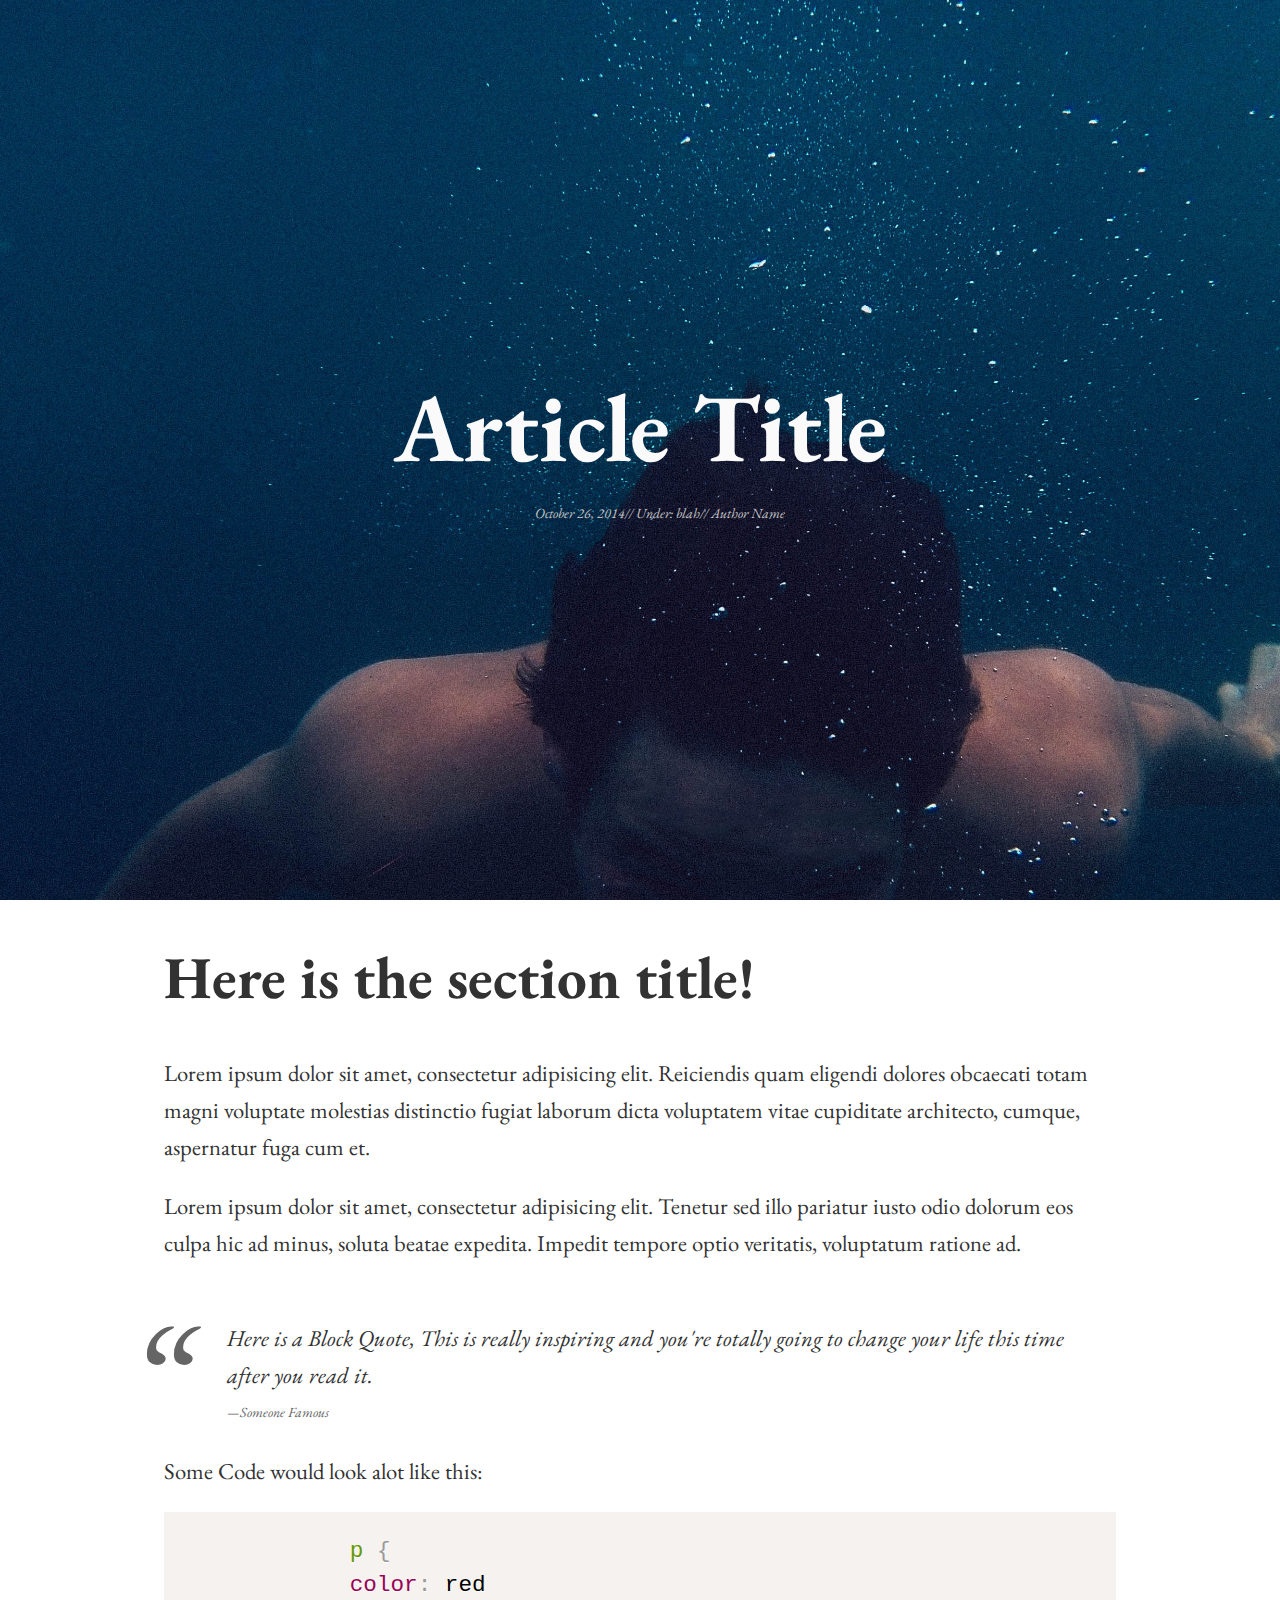
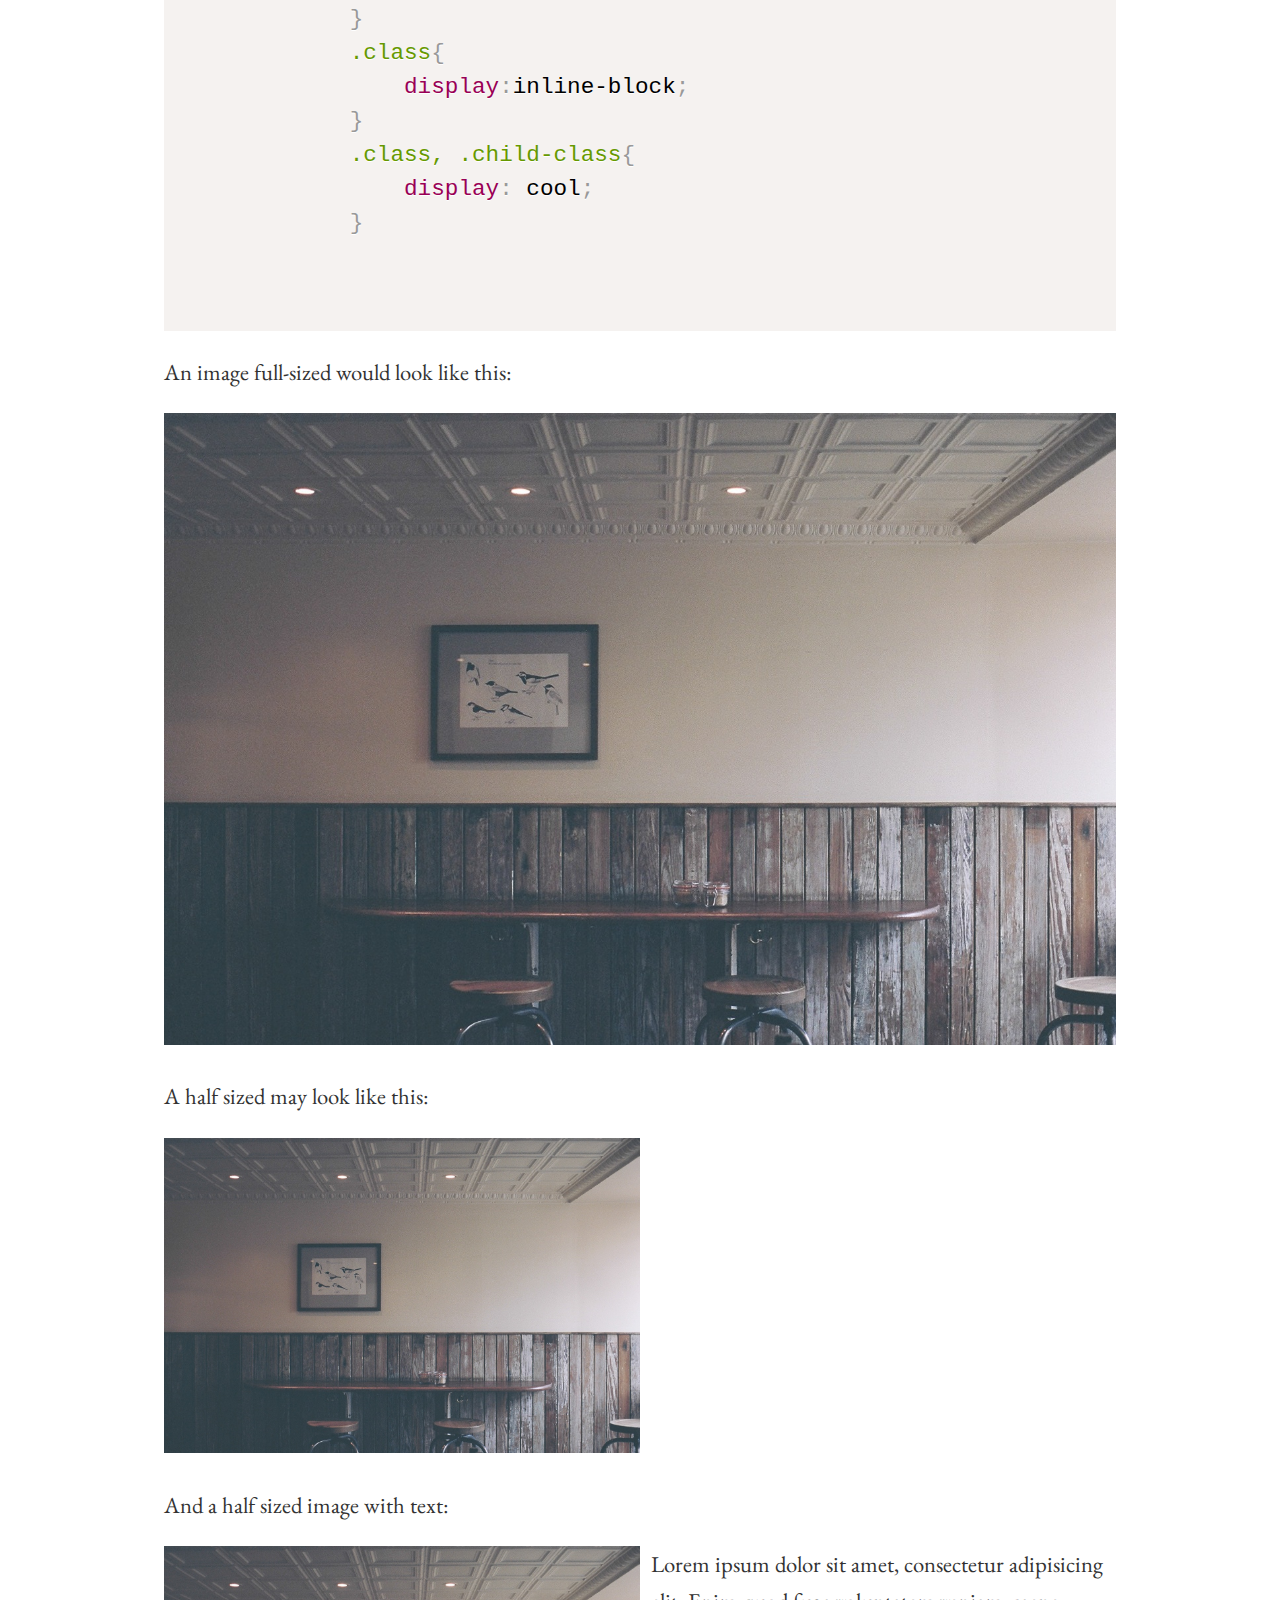
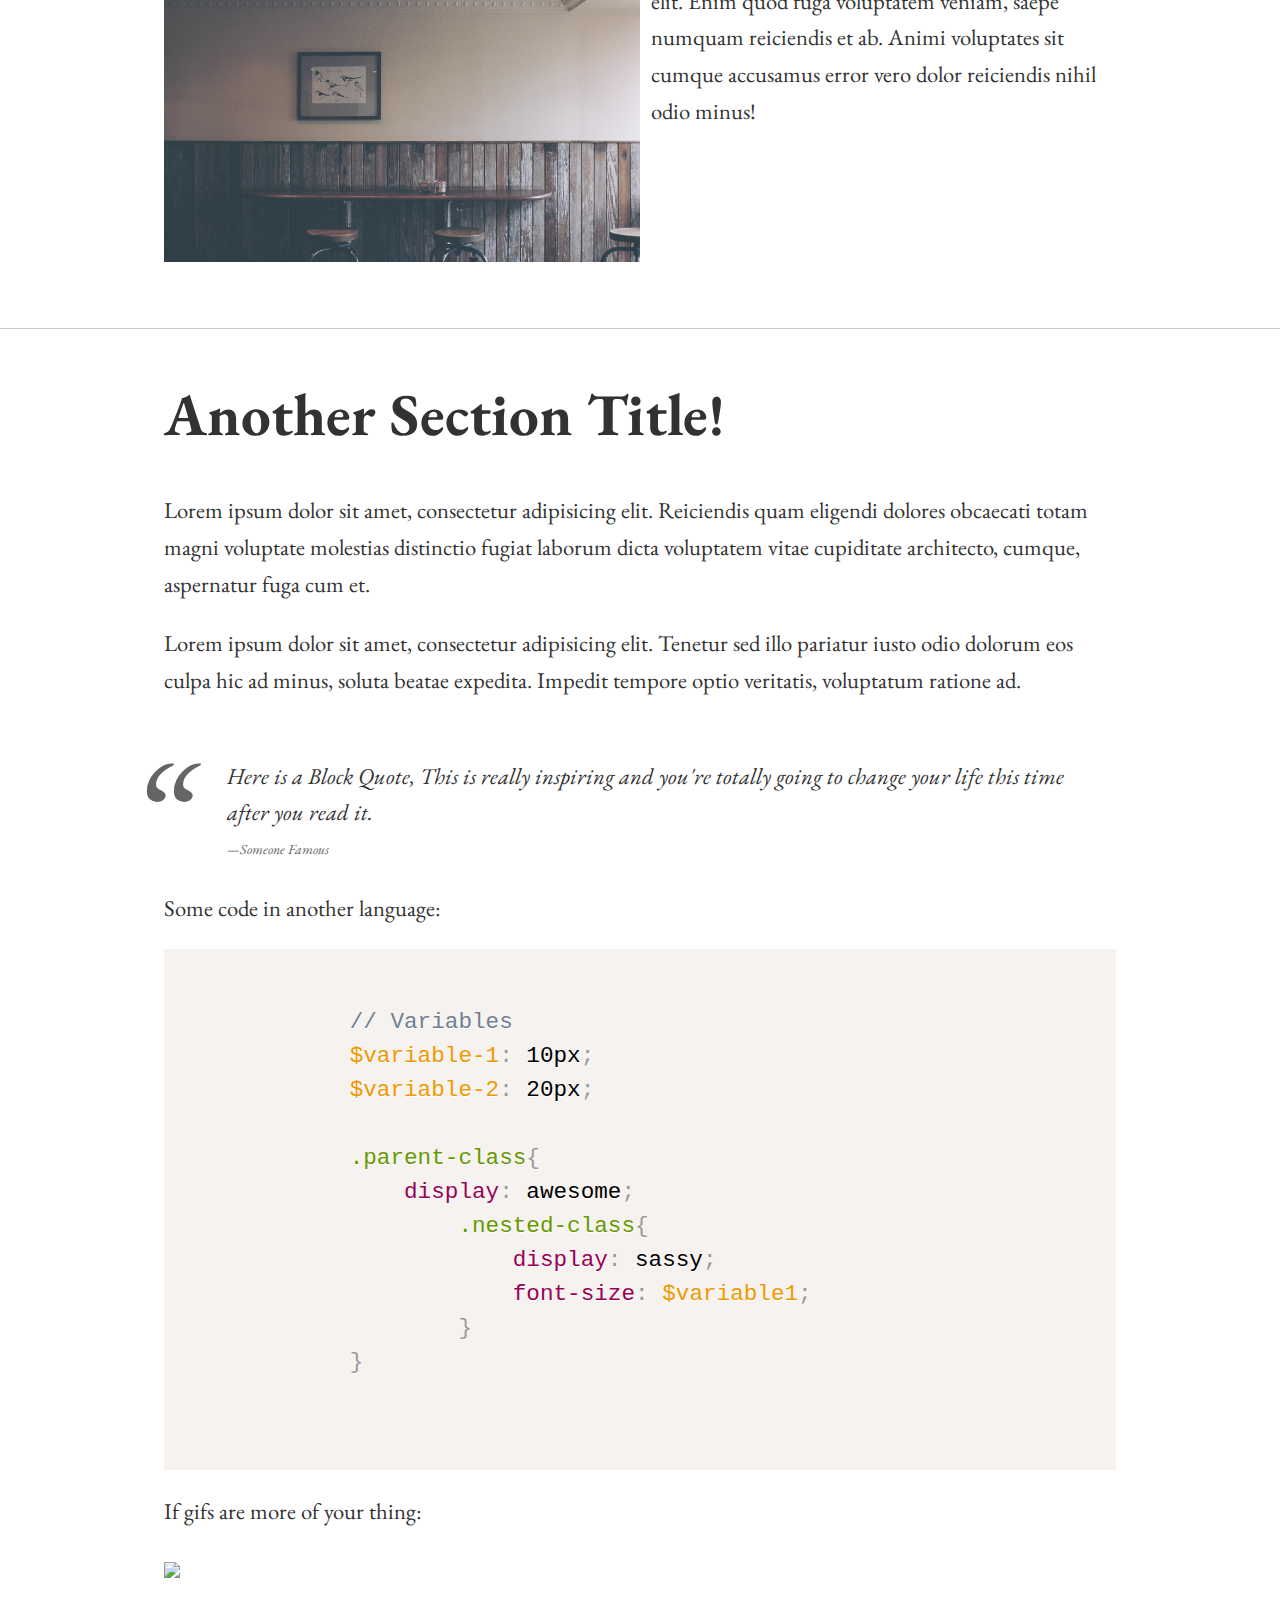
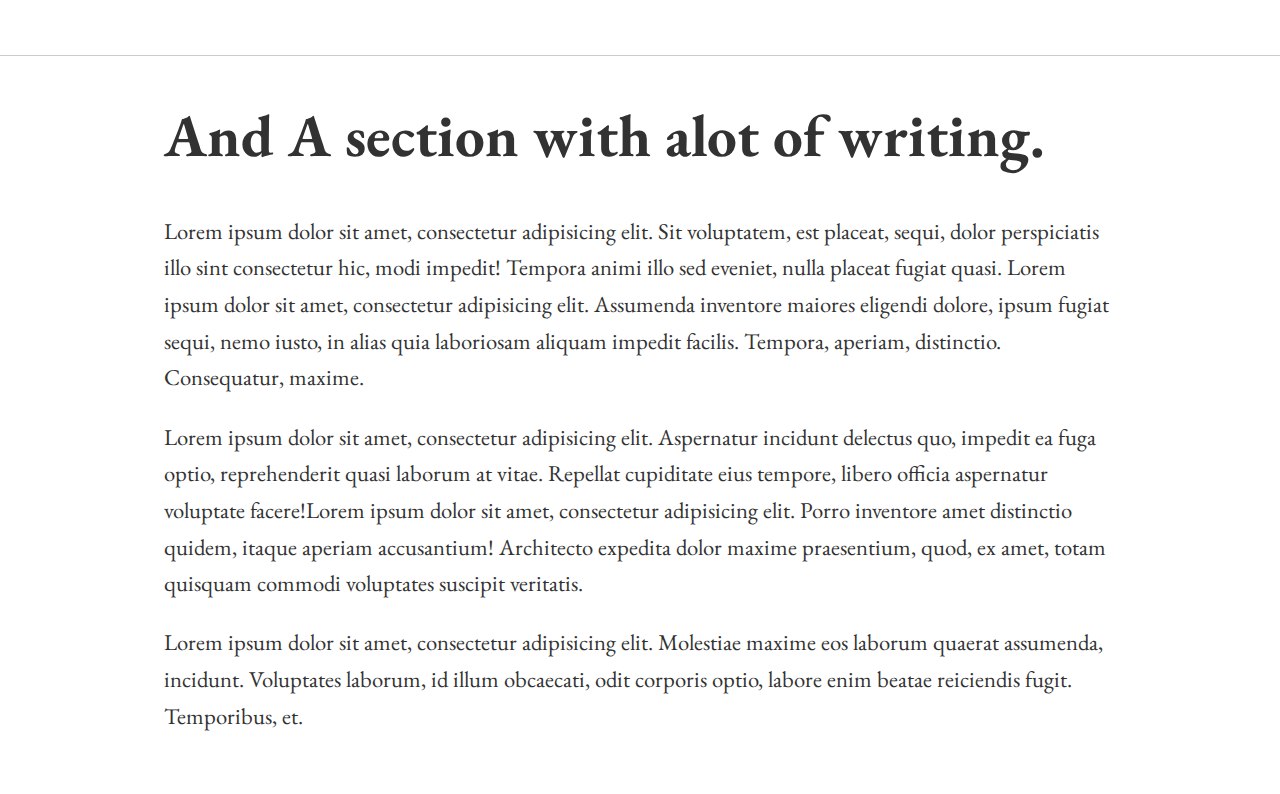
==== index.html @ f4fcdb42 "first commit/basic layout/styling" ====
<!DOCTYPE html>
<html lang="en">
	<head>
		<meta charset="UTF-8">
		<meta name="viewport" content="width=device-width, initial-scale=1">
		<title>Sass Web Buisness</title>
		<link href='http://fonts.googleapis.com/css?family=EB+Garamond' rel='stylesheet' type='text/css'>
		<link rel="stylesheet" href="css/main.css">
		<link rel="stylesheet" href="css/prism.css">
		<script src="bower_components/jquery/dist/jquery.min.js"></script>
		<script src="prism.js"></script>
	</head>
<body>
	<header class="article-title">
		<h1>Article Title</h1>
		<ul class="meta">
			<li>October 26, 2014//</li>
			<li>Under: blah//</li>
			<li>Author Name</li>
		</ul>
	</header>
	<div class="container">
		<article class="writing">
			<h3>Here is the section title!</h3>
			<p>Lorem ipsum dolor sit amet, consectetur adipisicing elit. Reiciendis quam eligendi dolores obcaecati totam magni voluptate molestias distinctio fugiat laborum dicta voluptatem vitae cupiditate architecto, cumque, aspernatur fuga cum et.</p>
			<p>Lorem ipsum dolor sit amet, consectetur adipisicing elit. Tenetur sed illo pariatur iusto odio dolorum eos culpa hic ad minus, soluta beatae expedita. Impedit tempore optio veritatis, voluptatum ratione ad.</p>
			<blockquote>
				Here is a Block Quote, This is really inspiring and you're totally going to
				change your life this time after you read it.
				<cite>Someone Famous</cite>
			</blockquote>
			<p>Some Code would look alot like this:</p>
			<pre>
			<code class="language-css">p { 
			color: red 
			}
			.class{
				display:inline-block;
			}
			.class, .child-class{
				display: cool;
			}
			</code>
			</pre>
			<p>An image full-sized would look like this:</p>
			<div class="full-size-img">
				<img src="img/text-img.jpg">
			</div>
			<p>A half sized may look like this:</p>
			<div class="half-size-img">
				<img src="img/text-img.jpg">
			</div>
			<p>And a half sized image with text:</p>
			<div class="half-size-img-with-text">
				<img src="img/text-img.jpg"> 
				<p>Lorem ipsum dolor sit amet, consectetur adipisicing elit. Enim quod fuga voluptatem veniam, saepe numquam reiciendis et ab. Animi voluptates sit cumque accusamus error vero dolor reiciendis nihil odio minus!</p>
			</div>
		</article>
		</div>
		<hr>
		<div class="container">
		<article class="writing">
			<h3>Another Section Title!</h3>
			<p>Lorem ipsum dolor sit amet, consectetur adipisicing elit. Reiciendis quam eligendi dolores obcaecati totam magni voluptate molestias distinctio fugiat laborum dicta voluptatem vitae cupiditate architecto, cumque, aspernatur fuga cum et.</p>
			<p>Lorem ipsum dolor sit amet, consectetur adipisicing elit. Tenetur sed illo pariatur iusto odio dolorum eos culpa hic ad minus, soluta beatae expedita. Impedit tempore optio veritatis, voluptatum ratione ad.</p>
			<blockquote>
				Here is a Block Quote, This is really inspiring and you're totally going to
				change your life this time after you read it.
				<cite>Someone Famous</cite>
			</blockquote>
			<p>Some code in another language:</p>
			<pre>
			<code class="language-scss">
			// Variables
			$variable-1: 10px;
			$variable-2: 20px;

			.parent-class{
				display: awesome;
					.nested-class{
						display: sassy;
						font-size: $variable1;
					}
			}
			</code>
			</pre>
			<p>If gifs are more of your thing:</p>
			<img src="http://cdn3.teen.com/wp-content/uploads/2013/11/week-in-review-darren-criss-gifs-awesome.gif">
		</article>
		</div>
		<hr>
		<div class="container">
		<article>
			<h3>And A section with alot of writing.</h3>
			<p>Lorem ipsum dolor sit amet, consectetur adipisicing elit. Sit voluptatem, est placeat, sequi, dolor perspiciatis illo sint consectetur hic, modi impedit! Tempora animi illo sed eveniet, nulla placeat fugiat quasi. Lorem ipsum dolor sit amet, consectetur adipisicing elit. Assumenda inventore maiores eligendi dolore, ipsum fugiat sequi, nemo iusto, in alias quia laboriosam aliquam impedit facilis. Tempora, aperiam, distinctio. Consequatur, maxime.</p>
			<p>Lorem ipsum dolor sit amet, consectetur adipisicing elit. Aspernatur incidunt delectus quo, impedit ea fuga optio, reprehenderit quasi laborum at vitae. Repellat cupiditate eius tempore, libero officia aspernatur voluptate facere!Lorem ipsum dolor sit amet, consectetur adipisicing elit. Porro inventore amet distinctio quidem, itaque aperiam accusantium! Architecto expedita dolor maxime praesentium, quod, ex amet, totam quisquam commodi voluptates suscipit veritatis.</p>
			<p>Lorem ipsum dolor sit amet, consectetur adipisicing elit. Molestiae maxime eos laborum quaerat assumenda, incidunt. Voluptates laborum, id illum obcaecati, odit corporis optio, labore enim beatae reiciendis fugit. Temporibus, et.</p>
		</article>
		</div>
</body>
</html>
---- css/main.css ----
@charset "UTF-8";
/*! normalize.css v3.0.2 | MIT License | git.io/normalize */
/** 1. Set default font family to sans-serif. 2. Prevent iOS text size adjust after orientation change, without disabling user zoom. */
html { font-family: sans-serif; /* 1 */ -ms-text-size-adjust: 100%; /* 2 */ -webkit-text-size-adjust: 100%; /* 2 */ }

/** Remove default margin. */
body { margin: 0; }

/* HTML5 display definitions ========================================================================== */
/** Correct `block` display not defined for any HTML5 element in IE 8/9. Correct `block` display not defined for `details` or `summary` in IE 10/11 and Firefox. Correct `block` display not defined for `main` in IE 11. */
article, aside, details, figcaption, figure, footer, header, hgroup, main, menu, nav, section, summary { display: block; }

/** 1. Correct `inline-block` display not defined in IE 8/9. 2. Normalize vertical alignment of `progress` in Chrome, Firefox, and Opera. */
audio, canvas, progress, video { display: inline-block; /* 1 */ vertical-align: baseline; /* 2 */ }

/** Prevent modern browsers from displaying `audio` without controls. Remove excess height in iOS 5 devices. */
audio:not([controls]) { display: none; height: 0; }

/** Address `[hidden]` styling not present in IE 8/9/10. Hide the `template` element in IE 8/9/11, Safari, and Firefox < 22. */
[hidden], template { display: none; }

/* Links ========================================================================== */
/** Remove the gray background color from active links in IE 10. */
a { background-color: transparent; }

/** Improve readability when focused and also mouse hovered in all browsers. */
a:active, a:hover { outline: 0; }

/* Text-level semantics ========================================================================== */
/** Address styling not present in IE 8/9/10/11, Safari, and Chrome. */
abbr[title] { border-bottom: 1px dotted; }

/** Address style set to `bolder` in Firefox 4+, Safari, and Chrome. */
b, strong { font-weight: bold; }

/** Address styling not present in Safari and Chrome. */
dfn { font-style: italic; }

/** Address variable `h1` font-size and margin within `section` and `article` contexts in Firefox 4+, Safari, and Chrome. */
h1 { font-size: 2em; margin: 0.67em 0; }

/** Address styling not present in IE 8/9. */
mark { background: #ff0; color: #000; }

/** Address inconsistent and variable font size in all browsers. */
small { font-size: 80%; }

/** Prevent `sub` and `sup` affecting `line-height` in all browsers. */
sub, sup { font-size: 75%; line-height: 0; position: relative; vertical-align: baseline; }

sup { top: -0.5em; }

sub { bottom: -0.25em; }

/* Embedded content ========================================================================== */
/** Remove border when inside `a` element in IE 8/9/10. */
img { border: 0; }

/** Correct overflow not hidden in IE 9/10/11. */
svg:not(:root) { overflow: hidden; }

/* Grouping content ========================================================================== */
/** Address margin not present in IE 8/9 and Safari. */
figure { margin: 1em 40px; }

/** Address differences between Firefox and other browsers. */
hr { -moz-box-sizing: content-box; box-sizing: content-box; height: 0; }

/** Contain overflow in all browsers. */
pre { overflow: auto; }

/** Address odd `em`-unit font size rendering in all browsers. */
code, kbd, pre, samp { font-family: monospace, monospace; font-size: 1em; }

/* Forms ========================================================================== */
/** Known limitation: by default, Chrome and Safari on OS X allow very limited styling of `select`, unless a `border` property is set. */
/** 1. Correct color not being inherited. Known issue: affects color of disabled elements. 2. Correct font properties not being inherited. 3. Address margins set differently in Firefox 4+, Safari, and Chrome. */
button, input, optgroup, select, textarea { color: inherit; /* 1 */ font: inherit; /* 2 */ margin: 0; /* 3 */ }

/** Address `overflow` set to `hidden` in IE 8/9/10/11. */
button { overflow: visible; }

/** Address inconsistent `text-transform` inheritance for `button` and `select`. All other form control elements do not inherit `text-transform` values. Correct `button` style inheritance in Firefox, IE 8/9/10/11, and Opera. Correct `select` style inheritance in Firefox. */
button, select { text-transform: none; }

/** 1. Avoid the WebKit bug in Android 4.0.* where (2) destroys native `audio` and `video` controls. 2. Correct inability to style clickable `input` types in iOS. 3. Improve usability and consistency of cursor style between image-type `input` and others. */
button, html input[type="button"], input[type="reset"], input[type="submit"] { -webkit-appearance: button; /* 2 */ cursor: pointer; /* 3 */ }

/** Re-set default cursor for disabled elements. */
button[disabled], html input[disabled] { cursor: default; }

/** Remove inner padding and border in Firefox 4+. */
button::-moz-focus-inner, input::-moz-focus-inner { border: 0; padding: 0; }

/** Address Firefox 4+ setting `line-height` on `input` using `!important` in the UA stylesheet. */
input { line-height: normal; }

/** It's recommended that you don't attempt to style these elements. Firefox's implementation doesn't respect box-sizing, padding, or width.  1. Address box sizing set to `content-box` in IE 8/9/10. 2. Remove excess padding in IE 8/9/10. */
input[type="checkbox"], input[type="radio"] { -moz-box-sizing: border-box; box-sizing: border-box; /* 1 */ padding: 0; /* 2 */ }

/** Fix the cursor style for Chrome's increment/decrement buttons. For certain `font-size` values of the `input`, it causes the cursor style of the decrement button to change from `default` to `text`. */
input[type="number"]::-webkit-inner-spin-button, input[type="number"]::-webkit-outer-spin-button { height: auto; }

/** 1. Address `appearance` set to `searchfield` in Safari and Chrome. 2. Address `box-sizing` set to `border-box` in Safari and Chrome (include `-moz` to future-proof). */
input[type="search"] { -webkit-appearance: textfield; /* 1 */ -moz-box-sizing: content-box; /* 2 */ box-sizing: content-box; }

/** Remove inner padding and search cancel button in Safari and Chrome on OS X. Safari (but not Chrome) clips the cancel button when the search input has padding (and `textfield` appearance). */
input[type="search"]::-webkit-search-cancel-button, input[type="search"]::-webkit-search-decoration { -webkit-appearance: none; }

/** Define consistent border, margin, and padding. */
fieldset { border: 1px solid #c0c0c0; margin: 0 2px; padding: 0.35em 0.625em 0.75em; }

/** 1. Correct `color` not being inherited in IE 8/9/10/11. 2. Remove padding so people aren't caught out if they zero out fieldsets. */
legend { border: 0; /* 1 */ padding: 0; /* 2 */ }

/** Remove default vertical scrollbar in IE 8/9/10/11. */
textarea { overflow: auto; }

/** Don't inherit the `font-weight` (applied by a rule above). NOTE: the default cannot safely be changed in Chrome and Safari on OS X. */
optgroup { font-weight: bold; }

/* Tables ========================================================================== */
/** Remove most spacing between table cells. */
table { border-collapse: collapse; border-spacing: 0; }

td, th { padding: 0; }

/* Neat 1.7.0.pre http://neat.bourbon.io Copyright 2012-2014 thoughtbot, inc. MIT License */
/** Returns a media context (media query / grid context) that can be stored in a variable and passed to `media()` as a single-keyword argument. Media contexts defined using `new-breakpoint` are used by the visual grid, as long as they are defined before importing Neat.  @param {List} $query - A list of media query features and values. Each `$feature` should have a corresponding `$value`. If there is only a single `$value` in `$query`, `$default-feature` is going to be used. The number of total columns in the grid can be set by passing `$columns` at the end of the list (overrides `$total-columns`). For a list of valid values for `$feature`, click [here](http://www.w3.org/TR/css3-mediaqueries/#media1).  @param {Number (unitless)} $total-columns ($grid-columns) - Number of columns to use in the new grid context. Can be set as a shorthand in the first parameter.  @example scss - Usage $mobile: new-breakpoint(max-width 480px 4);  .element { @include media($mobile) { @include span-columns(4); } }  @example css - CSS Output @media screen and (max-width: 480px) { .element { display: block; float: left; margin-right: 7.42297%; width: 100%; } .element:last-child { margin-right: 0; } } */
/** Sets the relative width of a single grid column. The unit used should be the same one used to define `$gutter`. To learn more about golden-ratio() see [Bourbon docs](http://bourbon.io/docs/#golden-ratio). Set with a `!global` flag.  @type Number (Unit) */
/** Sets the relative width of a single grid gutter. The unit used should be the same one used to define `$column`. To learn more about golden-ratio() see [Bourbon docs](http://bourbon.io/docs/#golden-ratio). Set with the `!global` flag.  @type Number (Unit) */
/** Sets the total number of columns in the grid. Its value can be overridden inside a media query using the `media()` mixin. Set with the `!global` flag.  @type Number (Unitless) */
/** Sets the max-width property of the element that includes `outer-container()`. To learn more about `em()` see [Bourbon docs](http://bourbon.io/docs/#px-to-em). Set with the `!global` flag.  @type Number (Unit) */
/** When set to true, it sets the box-sizing property of all elements to `border-box`. Set with a `!global` flag.  @type Bool  @example css - CSS Output * { -webkit-box-sizing: border-box; -moz-box-sizing: border-box; box-sizing: border-box; } */
/** Sets the default [media feature](http://www.w3.org/TR/css3-mediaqueries/#media) that `media()` and `new-breakpoint()` revert to when only a breakpoint value is passed. Set with a `!global` flag.  @type String */
/** Sets the default layout direction of the grid. Can be `LTR` or `RTL`. Set with a `!global` flag.  @type String */
/** Displays the visual grid when set to true. The overlaid grid may be few pixels off depending on the browser's rendering engine and pixel rounding algorithm. Set with the `!global` flag.  @type Bool */
/** Sets the visual grid color. Set with `!global` flag.  @type Color */
/** Sets the `z-index` property of the visual grid. Can be `back` (behind content) or `front` (in front of content). Set with `!global` flag.  @type String */
/** Sets the opacity property of the visual grid. Set with `!global` flag.  @type Number (unitless) */
/** Disable all deprecation warnings. Defaults to `false`. Set with a `!global` flag.  @type Bool */
html { -moz-box-sizing: border-box; box-sizing: border-box; }

*, *:before, *:after { -moz-box-sizing: inherit; box-sizing: inherit; }

/** Removes the element's gutter margin, regardless of its position in the grid hierarchy or display property. It can target a specific element, or every `nth-child` occurrence. Works only with `block` layouts.  @param {List} $query (block) List of arguments. Supported arguments are `nth-child` selectors (targets a specific pseudo element) and `auto` (targets `last-child`).  When passed an `nth-child` argument of type `*n` with `block` display, the omega mixin automatically adds a clear to the `*n+1` th element. Note that composite arguments such as `2n+1` do not support this feature.  **Deprecation warning**: The omega mixin will no longer take a `$direction` argument. To change the layout direction, use `row($direction)` or set `$default-layout-direction` instead.  @example scss - Usage .element { @include omega; }  .nth-element { @include omega(4n); }  @example css - CSS Output .element { margin-right: 0; }  .nth-element:nth-child(4n) { margin-right: 0; }  .nth-element:nth-child(4n+1) { clear: left; } */
/** Makes an element a outer container by centring it in the viewport, clearing its floats, and setting its `max-width`. Although optional, using `outer-container` is recommended. The mixin can be called on more than one element per page, as long as they are not nested.  @param {Number (unit)} $local-max-width ($max-width) Max width to be applied to the element. Can be a percentage or a measure.  @example scss - Usage .element { @include outer-container(100%); }  @example css - CSS Output .element { *zoom: 1; max-width: 100%; margin-left: auto; margin-right: auto; }  .element:before, .element:after { content: " "; display: table; }  .element:after { clear: both; } */
/** Specifies the number of columns an element should span. If the selector is nested the number of columns of its parent element should be passed as an argument as well.  @param {List} $span A list containing `$columns`, the unitless number of columns the element spans (required), and `$container-columns`, the number of columns the parent element spans (optional).  If only one value is passed, it is assumed that it's `$columns` and that that `$container-columns` is equal to `$grid-columns`, the total number of columns in the grid.  The values can be separated with any string such as `of`, `/`, etc.  @param {String} $display (block) Sets the display property of the element. By default it sets the display propert of the element to `block`.  If passed `block-collapse`, it also removes the margin gutter by adding it to the element width.  If passed `table`, it sets the display property to `table-cell` and calculates the width of the element without taking gutters into consideration. The result does not align with the block-based grid.  @example scss - Usage .element { @include span-columns(6);
 .nested-element { @include span-columns(2 of 6); } }  @example css - CSS Output .element { display: block; float: left; margin-right: 2.35765%; width: 48.82117%; }  .element:last-child { margin-right: 0; }  .element .nested-element { display: block; float: left; margin-right: 4.82916%; width: 30.11389%; }  .element .nested-element:last-child { margin-right: 0; } */
/** Designates the element as a row of columns in the grid layout. It clears the floats on the element and sets its display property. Rows can't be nested, but there can be more than one row element—with different display properties—per layout.  @param {String} $display (default) Sets the display property of the element and the display context that will be used by its children. Can be `block` or `table`.  @param {String} $direction ($default-layout-direction) Sets the layout direction. Can be `LTR` (left-to-right) or `RTL` (right-to-left).  @example scss - Usage .element { @include row(); }  @example css - CSS Output .element { *zoom: 1; display: block; }  .element:before, .element:after { content: " "; display: table; }  .element:after { clear: both; } */
/** Translates an element horizontally by a number of columns. Positive arguments shift the element to the active layout direction, while negative ones shift it to the opposite direction.  @param {Number (unitless)} $n-columns (1) Number of columns by which the element shifts.  @example scss - Usage .element { @include shift(-3); }  @example css - CSS output .element { margin-left: -25.58941%; } */
/** Translates an element horizontally by a number of columns, in a specific nesting context.  @param {List} $shift A list containing the number of columns to shift (`$columns`) and the number of columns of the parent element (`$container-columns`).  The two values can be separated with any string such as `of`, `/`, etc.  @example scss - Usage .element { @include shift(-3 of 6); }  @example css - CSS output .element { margin-left: -52.41458%; } */
/** Adds padding to the element.  @param {List} $padding (flex-gutter()) A list of padding value(s) to use. Passing `default` in the list will result in using the gutter width as a padding value.  @example scss - Usage .element { @include pad(30px -20px 10px default); }  @example css - CSS Output .element { padding: 30px -20px 10px 2.35765%; } */
/** Forces the element to fill its parent container.  @example scss - Usage .element { @include fill-parent; }  @example css - CSS Output .element { width: 100%; -webkit-box-sizing: border-box; -moz-box-sizing: border-box; box-sizing: border-box; } */
/** Outputs a media-query block with an optional grid context (the total number of columns used in the grid).  @param {List} $query A list of media query features and values, where each `$feature` should have a corresponding `$value`. For a list of valid values for `$feature`, click [here](http://www.w3.org/TR/css3-mediaqueries/#media1).  If there is only a single `$value` in `$query`, `$default-feature` is going to be used.  The number of total columns in the grid can be set by passing `$columns` at the end of the list (overrides `$total-columns`).   @param {Number (unitless)} $total-columns ($grid-columns) - Number of columns to use in the new grid context. Can be set as a shorthand in the first parameter.  @example scss - Usage .responsive-element { @include media(769px) { @include span-columns(6); } }  .new-context-element { @include media(min-width 320px max-width 480px, 6) { @include span-columns(6); } }  @example css - CSS Output @media screen and (min-width: 769px) { .responsive-element { display: block; float: left; margin-right: 2.35765%; width: 48.82117%; }  .responsive-element:last-child { margin-right: 0; } }  @media screen and (min-width: 320px) and (max-width: 480px) { .new-context-element { display: block; float: left; margin-right: 4.82916%; width: 100%; }  .new-context-element:last-child { margin-right: 0; } } */
/** Resets the active display property to `block`. Particularly useful when changing the display property in a single row.  @example scss - Usage .element { @include row(table);  // Context changed to table display }  @include reset-display;  // Context is reset to block display */
/** Resets the active layout direction to the default value set in `$default-layout-direction`. Particularly useful when changing the layout direction in a single row.  @example scss - Usage .element { @include row($direction: RTL);  // Context changed to right-to-left }  @include reset-layout-direction;  // Context is reset to left-to-right */
/** Resets both the active layout direction and the active display property.  @example scss - Usage .element { @include row(table, RTL);  // Context changed to table table and right-to-left }  @include reset-all;  // Context is reset to block display and left-to-right */
/** Changes the display property used by other mixins called in the code block argument.  @param {String} $display (block) Display value to be used within the block. Can be `table` or `block`.  @example scss @include display(table) { .display-table { @include span-columns(6); } }  @example css .display-table { display: table-cell; ... } */
/** Changes the direction property used by other mixins called in the code block argument.  @param {String} $direction (left-to-right) Layout direction to be used within the block. Can be `left-to-right` or `right-to-left`.  @example scss - Usage @include direction(right-to-left) { .right-to-left-block { @include span-columns(6); } }  @example css - CSS Output .right-to-left-block { float: right; ... } */
body { font-size: 14px; font-family: "EB Garamond", serif; color: #323232; }

hr { display: block; height: 1px; border: 0; border-top: 1px solid #cbcbcb; }

img { max-width: 100%; }

h1 { font-size: 6.8535260698em; margin-bottom: 1em; }

h2 { font-size: 4.235801032em; }

h3 { font-size: 2.617924em; }

article, section { font-size: 1.618em; line-height: 1.618em; margin-bottom: 2.617924em; }

.container { max-width: 68em; margin-left: auto; margin-right: auto; }
.container:after { content: ""; display: table; clear: both; }
.container .writing { float: left; display: block; margin-right: 2.3576515979%; width: 100%; }
.container .writing:last-child { margin-right: 0; }

.article-title { height: 100vh; width: 100vw; display: -webkit-flex; display: -ms-flexbox; display: flex; -webkit-justify-content: center; -ms-flex-pack: center; justify-content: center; -webkit-flex-direction: column; -ms-flex-direction: column; flex-direction: column; -webkit-align-items: center; -ms-flex-align: center; align-items: center; color: #fafafa; background-image: url("../img/article-br.jpg"); background-size: cover; background-attachment: fixed; text-align: center; }
.article-title h1 { margin: 0; }
.article-title .meta li { display: inline; font-style: italic; color: #c7c7c7; }

.writing .half-size-img img { max-width: 50%; }
.writing .half-size-img-with-text img { max-width: 50%; float: left; margin-right: .5em; }
.writing cite { display: block; font-size: 0.6180469716em; color: #656565; }
.writing cite:before { content: "\2014 \2009"; }
.writing blockquote { font-style: italic; padding-left: 1em; }
.writing blockquote:before { display: block; content: "\201C"; color: #656565; position: relative; left: -12%; top: .5em; padding: 0; font-size: 6.8535260698em; }
---- css/prism.css ----
/* http://prismjs.com/download.html?themes=prism&languages=markup+css+clike+javascript+scss+ruby */
/**
 * prism.js default theme for JavaScript, CSS and HTML
 * Based on dabblet (http://dabblet.com)
 * @author Lea Verou
 */

code[class*="language-"],
pre[class*="language-"] {
	color: black;
	text-shadow: 0 1px white;
	font-family: Consolas, Monaco, 'Andale Mono', monospace;
	direction: ltr;
	text-align: left;
	white-space: pre;
	word-spacing: normal;
	word-break: normal;
	line-height: 1.5;

	-moz-tab-size: 4;
	-o-tab-size: 4;
	tab-size: 4;

	-webkit-hyphens: none;
	-moz-hyphens: none;
	-ms-hyphens: none;
	hyphens: none;
}

pre[class*="language-"]::-moz-selection, pre[class*="language-"] ::-moz-selection,
code[class*="language-"]::-moz-selection, code[class*="language-"] ::-moz-selection {
	text-shadow: none;
	background: #b3d4fc;
}

pre[class*="language-"]::selection, pre[class*="language-"] ::selection,
code[class*="language-"]::selection, code[class*="language-"] ::selection {
	text-shadow: none;
	background: #b3d4fc;
}

@media print {
	code[class*="language-"],
	pre[class*="language-"] {
		text-shadow: none;
	}
}

/* Code blocks */
pre[class*="language-"] {
	padding: 1em;
	margin: .5em 0;
	overflow: auto;
}

:not(pre) > code[class*="language-"],
pre[class*="language-"] {
	background: #f5f2f0;
}

/* Inline code */
:not(pre) > code[class*="language-"] {
	padding: .1em;
	border-radius: .3em;
}

.token.comment,
.token.prolog,
.token.doctype,
.token.cdata {
	color: slategray;
}

.token.punctuation {
	color: #999;
}

.namespace {
	opacity: .7;
}

.token.property,
.token.tag,
.token.boolean,
.token.number,
.token.constant,
.token.symbol,
.token.deleted {
	color: #905;
}

.token.selector,
.token.attr-name,
.token.string,
.token.char,
.token.builtin,
.token.inserted {
	color: #690;
}

.token.operator,
.token.entity,
.token.url,
.language-css .token.string,
.style .token.string {
	color: #a67f59;
	background: hsla(0, 0%, 100%, .5);
}

.token.atrule,
.token.attr-value,
.token.keyword {
	color: #07a;
}

.token.function {
	color: #DD4A68;
}

.token.regex,
.token.important,
.token.variable {
	color: #e90;
}

.token.important {
	font-weight: bold;
}

.token.entity {
	cursor: help;
}
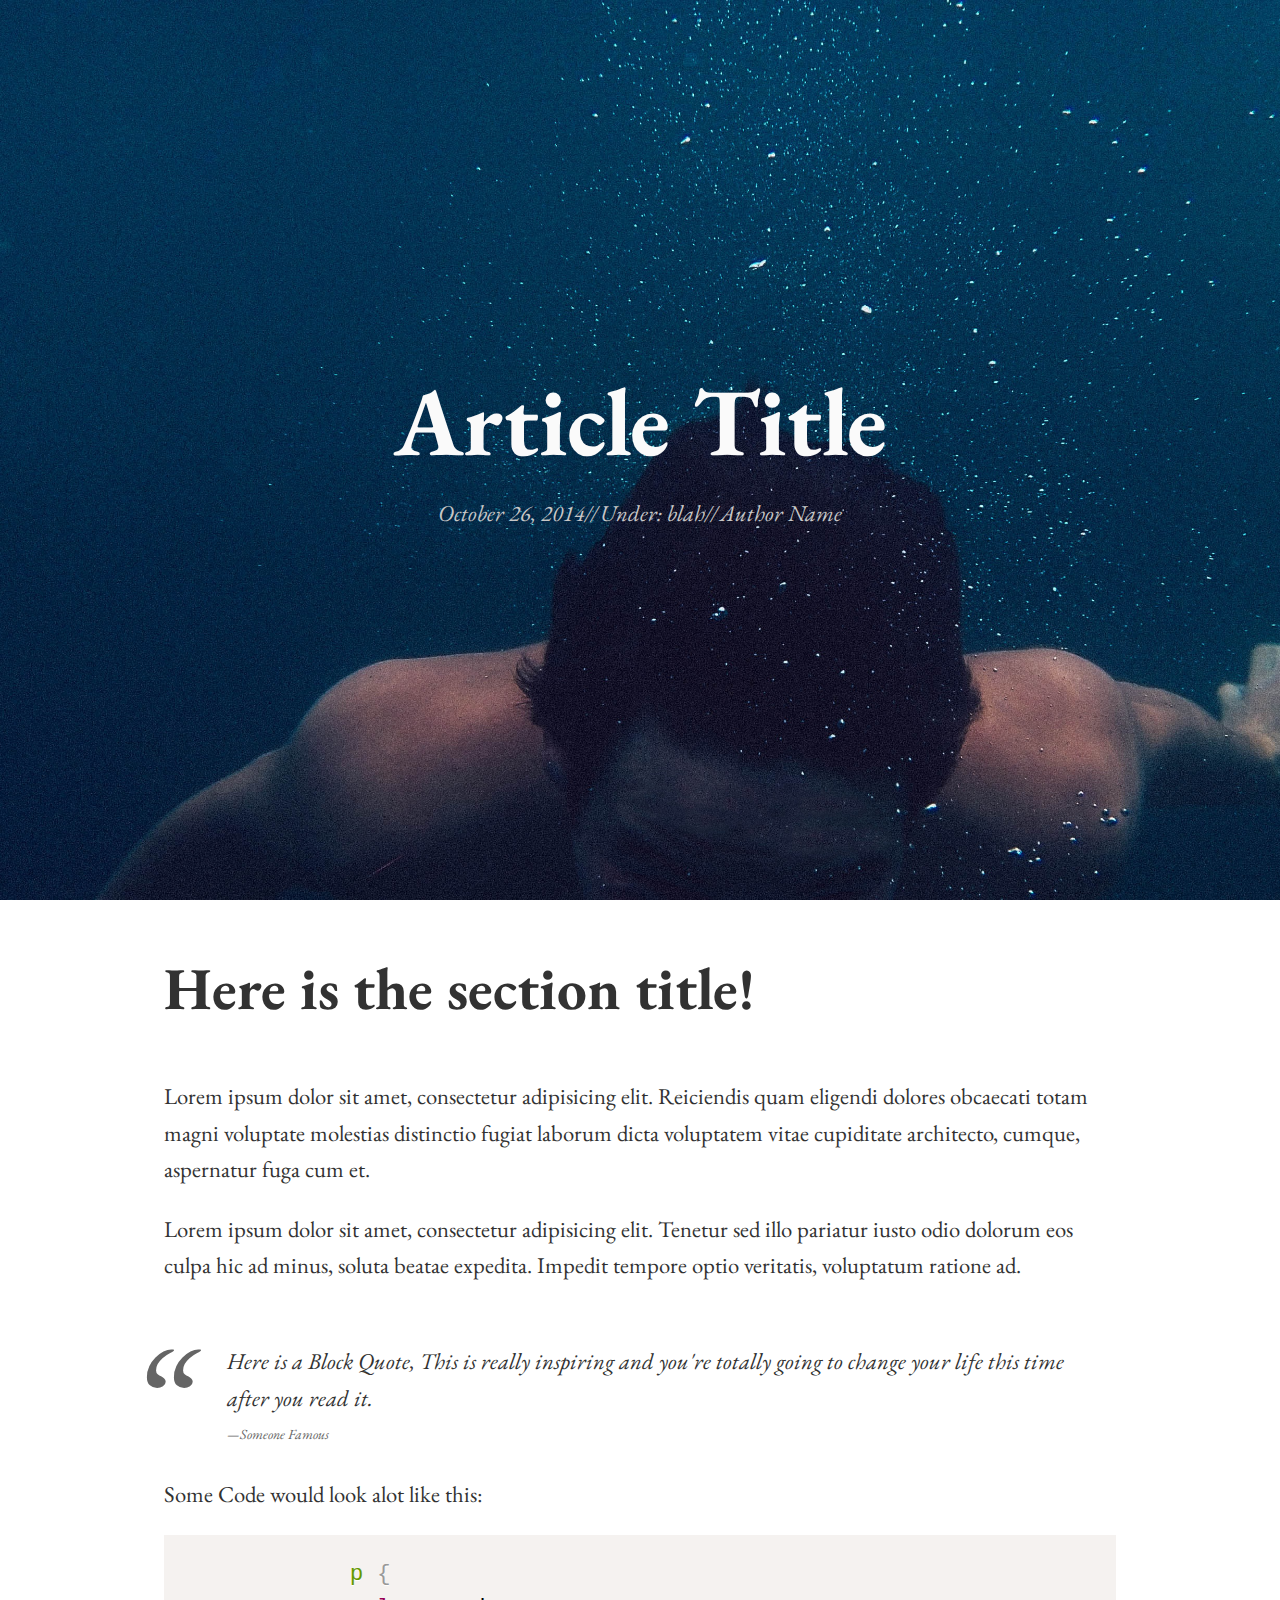
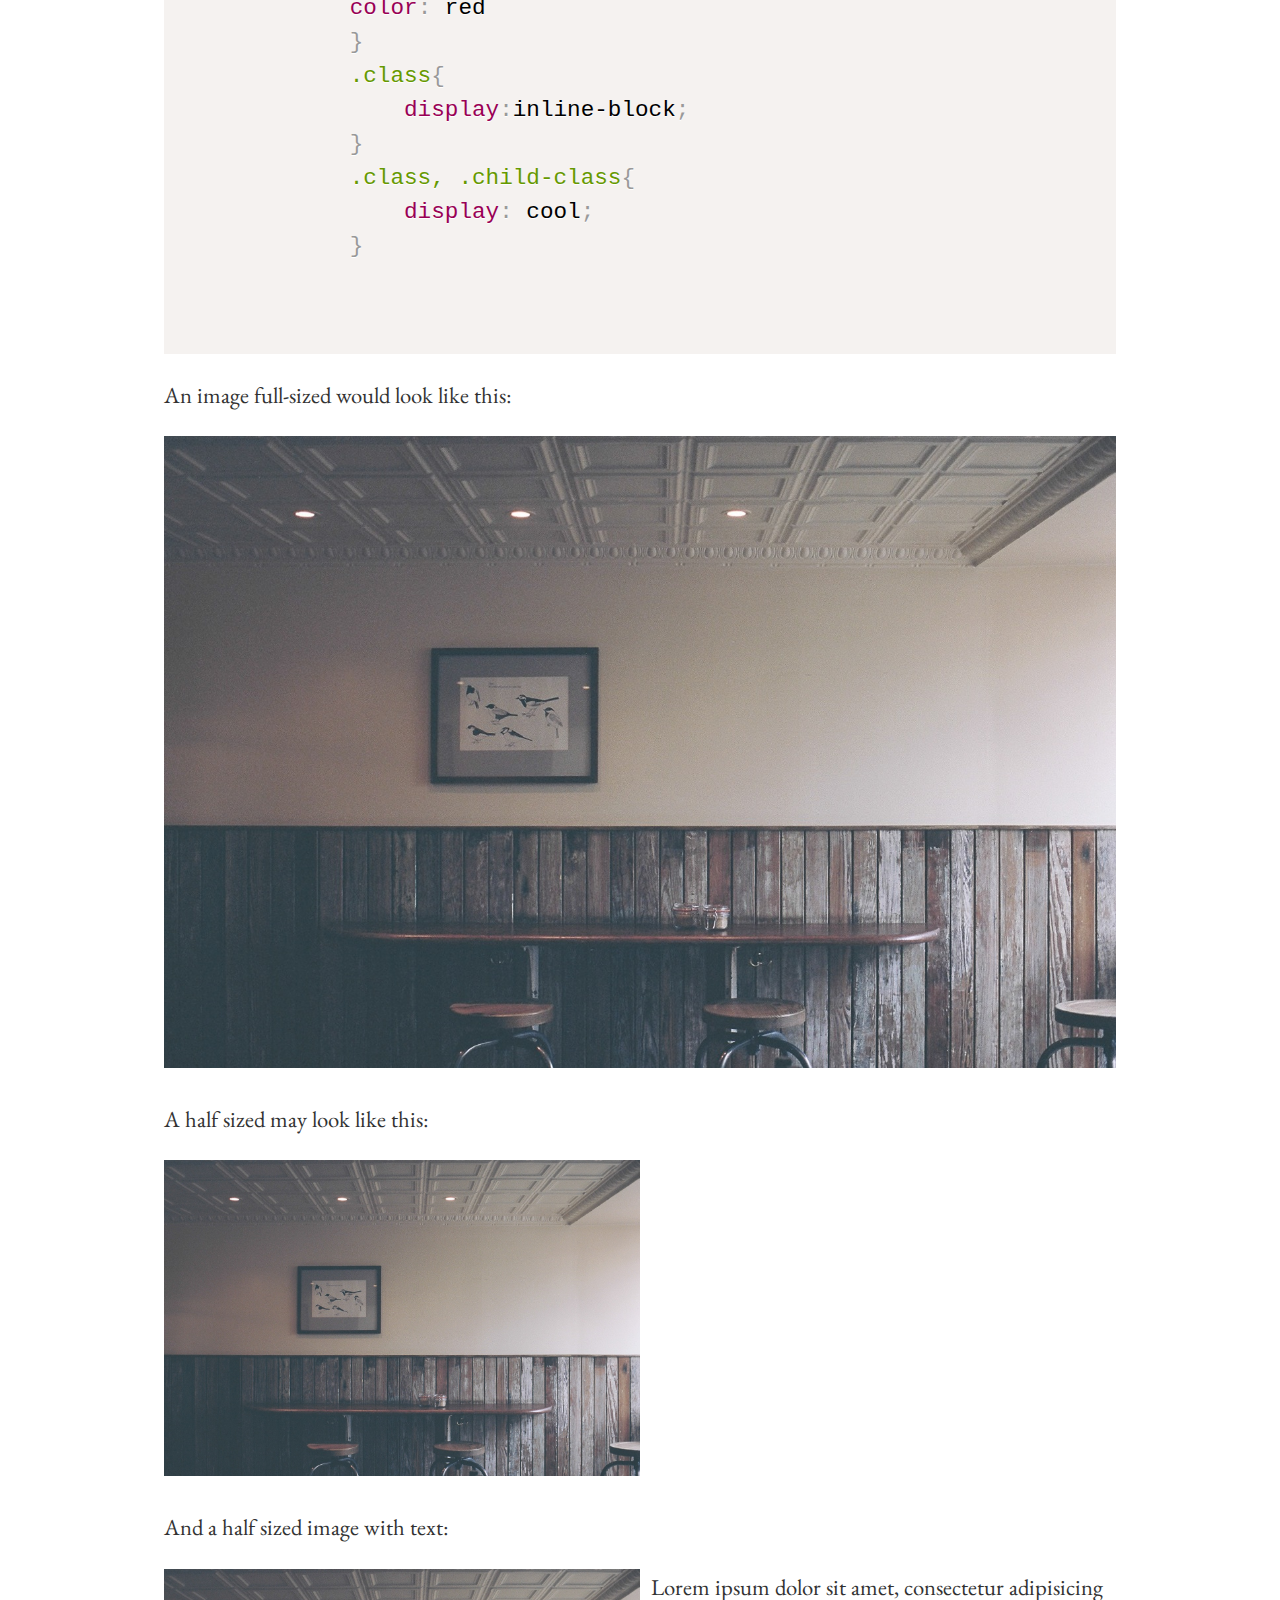
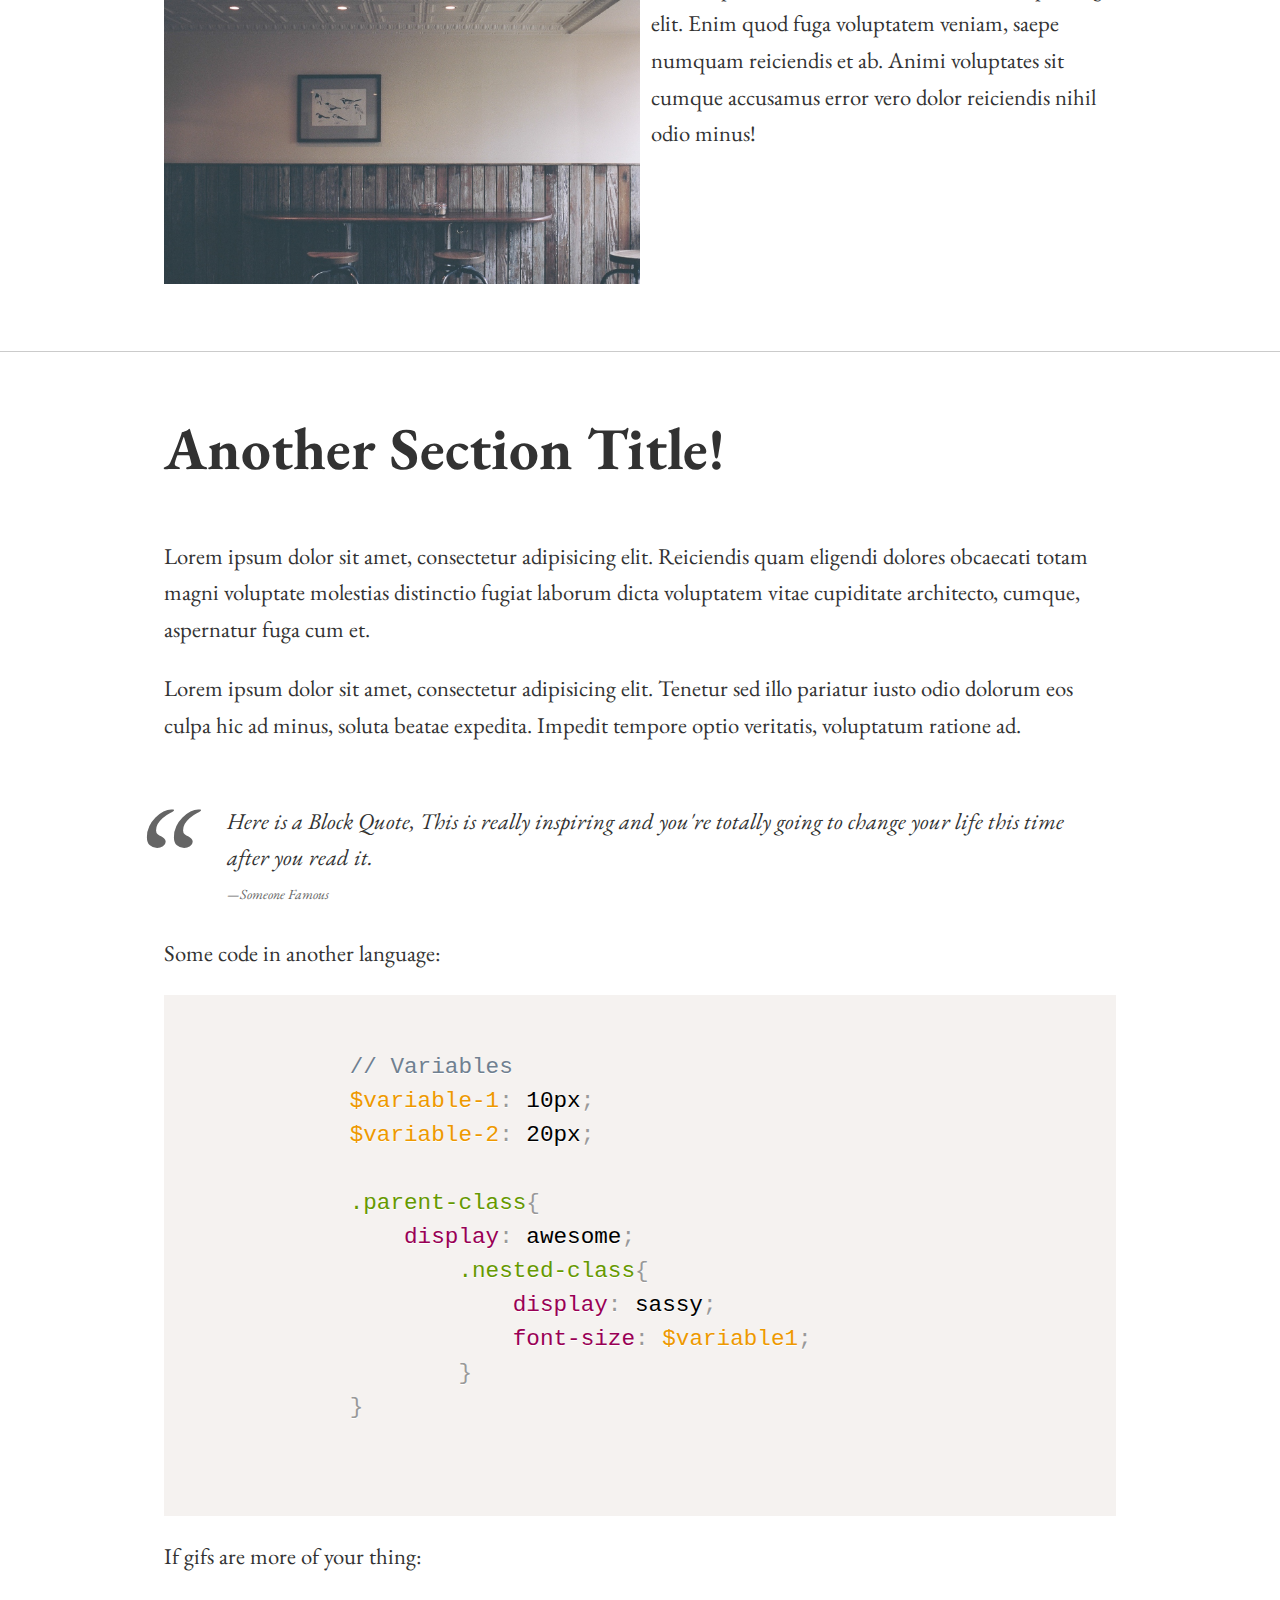
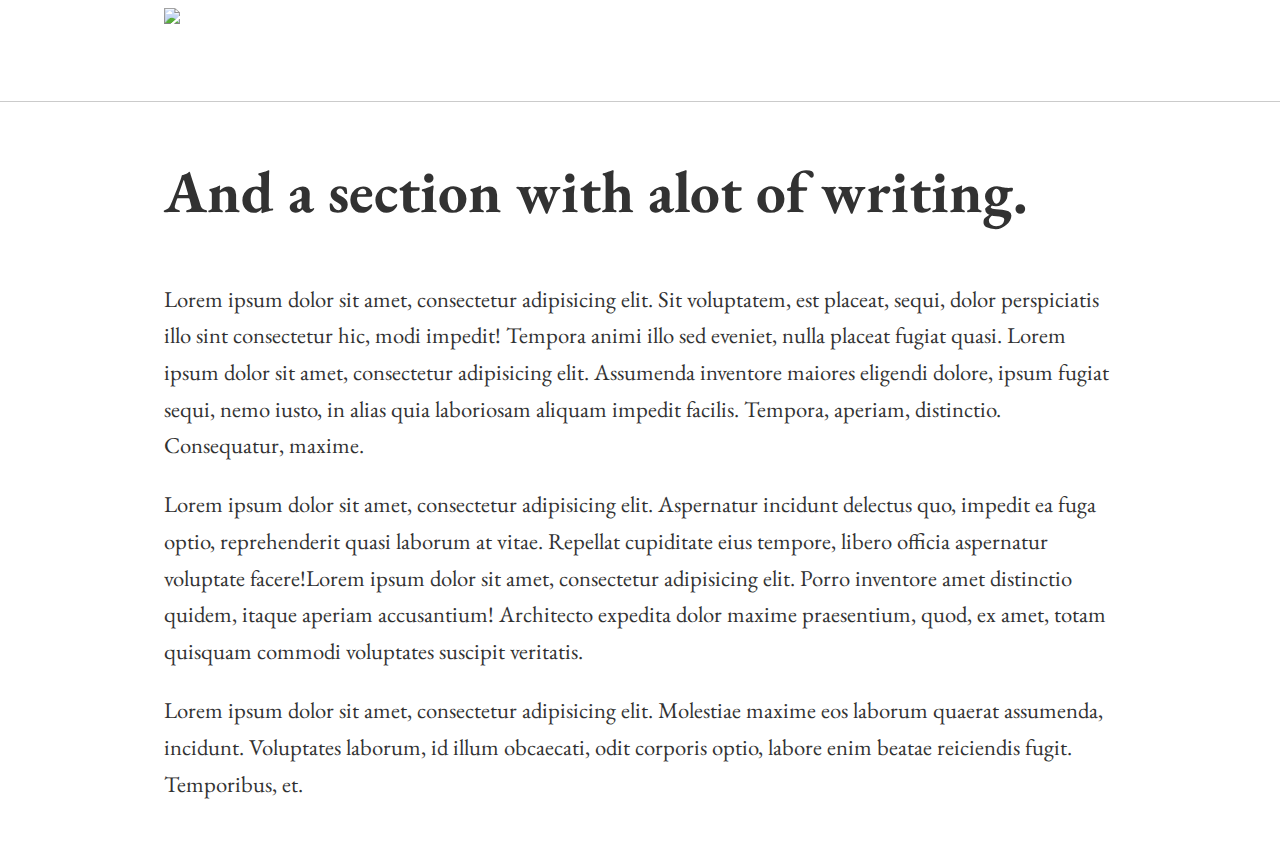
==== commit 72238d0e: "add blogroll and blogoll styles" ====
--- a/index.html
+++ b/index.html
@@ -91,7 +91,7 @@
 		<hr>
 		<div class="container">
 		<article>
-			<h3>And A section with alot of writing.</h3>
+			<h3>And a section with alot of writing.</h3>
 			<p>Lorem ipsum dolor sit amet, consectetur adipisicing elit. Sit voluptatem, est placeat, sequi, dolor perspiciatis illo sint consectetur hic, modi impedit! Tempora animi illo sed eveniet, nulla placeat fugiat quasi. Lorem ipsum dolor sit amet, consectetur adipisicing elit. Assumenda inventore maiores eligendi dolore, ipsum fugiat sequi, nemo iusto, in alias quia laboriosam aliquam impedit facilis. Tempora, aperiam, distinctio. Consequatur, maxime.</p>
 			<p>Lorem ipsum dolor sit amet, consectetur adipisicing elit. Aspernatur incidunt delectus quo, impedit ea fuga optio, reprehenderit quasi laborum at vitae. Repellat cupiditate eius tempore, libero officia aspernatur voluptate facere!Lorem ipsum dolor sit amet, consectetur adipisicing elit. Porro inventore amet distinctio quidem, itaque aperiam accusantium! Architecto expedita dolor maxime praesentium, quod, ex amet, totam quisquam commodi voluptates suscipit veritatis.</p>
 			<p>Lorem ipsum dolor sit amet, consectetur adipisicing elit. Molestiae maxime eos laborum quaerat assumenda, incidunt. Voluptates laborum, id illum obcaecati, odit corporis optio, labore enim beatae reiciendis fugit. Temporibus, et.</p>
--- a/css/main.css
+++ b/css/main.css
@@ -168,7 +168,7 @@
 
 h2 { font-size: 4.235801032em; }
 
-h3 { font-size: 2.617924em; }
+h3 { font-size: 2.617924em; line-height: 1em; }
 
 article, section { font-size: 1.618em; line-height: 1.618em; margin-bottom: 2.617924em; }
 
@@ -177,9 +177,24 @@
 .container .writing { float: left; display: block; margin-right: 2.3576515979%; width: 100%; }
 .container .writing:last-child { margin-right: 0; }
 
+@media all and (max-width: 900px) { body { font-size: 12px; } }
+@media all and (max-width: 480px) { body { font-size: 10px; } }
+.blogroll-title { display: -webkit-flex; display: -ms-flexbox; display: flex; -webkit-justify-content: space-between; -ms-flex-pack: justify; justify-content: space-between; -webkit-align-items: baseline; -ms-flex-align: baseline; align-items: baseline; padding: 0 1.618em; box-shadow: 0px 3px 0px 0px rgba(50, 50, 50, 0.75); }
+.blogroll-title h2 { margin: 0; }
+.blogroll-title nav ul { padding: 0; }
+.blogroll-title nav ul li { display: inline-block; list-style: none; font-size: 1.618em; padding: 1em; }
+.blogroll-title nav ul li a { text-decoration: none; color: #4c4c4c; }
+
+.blogroll { display: -webkit-flex; display: -ms-flexbox; display: flex; -webkit-flex-direction: column; -ms-flex-direction: column; flex-direction: column; }
+.blogroll ul { padding: 0; }
+.blogroll ul li { display: block; list-style-type: none; font-size: 2.617924em; padding: 0.6180469716em 0; display: -webkit-flex; display: -ms-flexbox; display: flex; -webkit-flex-direction: column; -ms-flex-direction: column; flex-direction: column; text-align: center; -webkit-transition: all .4s ease-in; transition: all .4s ease-in; box-shadow: 0px 3px 0px 0px rgba(50, 50, 50, 0.75); }
+.blogroll ul li .meta { font-size: 0.3819820591em; padding: 1em 0; color: #4c4c4c; -webkit-transition: all 1s ease-in; transition: all 1s ease-in; }
+.blogroll ul a { text-decoration: none; color: #323232; -webkit-transition: all .4s ease-in; transition: all .4s ease-in; }
+
 .article-title { height: 100vh; width: 100vw; display: -webkit-flex; display: -ms-flexbox; display: flex; -webkit-justify-content: center; -ms-flex-pack: center; justify-content: center; -webkit-flex-direction: column; -ms-flex-direction: column; flex-direction: column; -webkit-align-items: center; -ms-flex-align: center; align-items: center; color: #fafafa; background-image: url("../img/article-br.jpg"); background-size: cover; background-attachment: fixed; text-align: center; }
 .article-title h1 { margin: 0; }
-.article-title .meta li { display: inline; font-style: italic; color: #c7c7c7; }
+.article-title .meta { padding: 0; }
+.article-title .meta li { display: inline; font-style: italic; font-size: 1.618em; color: #c7c7c7; }
 
 .writing .half-size-img img { max-width: 50%; }
 .writing .half-size-img-with-text img { max-width: 50%; float: left; margin-right: .5em; }
@@ -187,3 +202,4 @@
 .writing cite:before { content: "\2014 \2009"; }
 .writing blockquote { font-style: italic; padding-left: 1em; }
 .writing blockquote:before { display: block; content: "\201C"; color: #656565; position: relative; left: -12%; top: .5em; padding: 0; font-size: 6.8535260698em; }
+@media all and (max-width: 700px) { .writing blockquote:before { left: -.6em; } }
